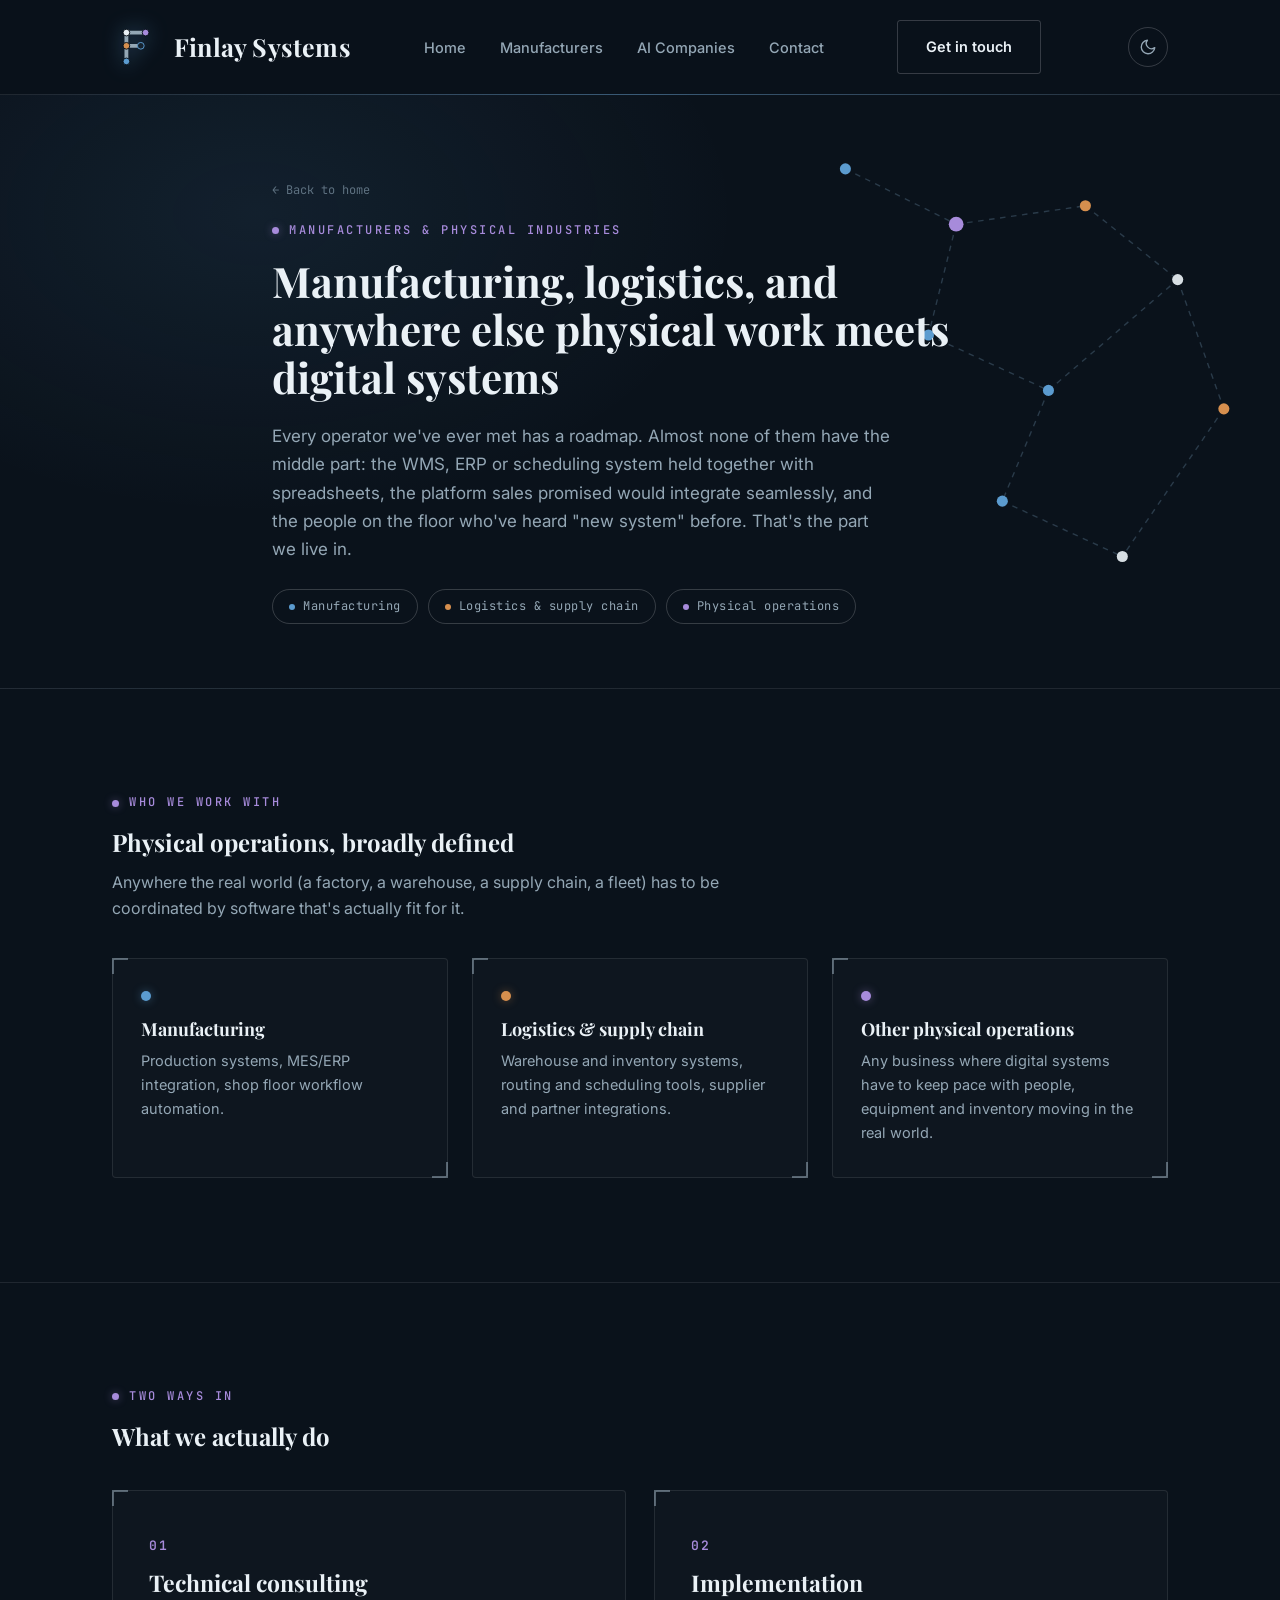
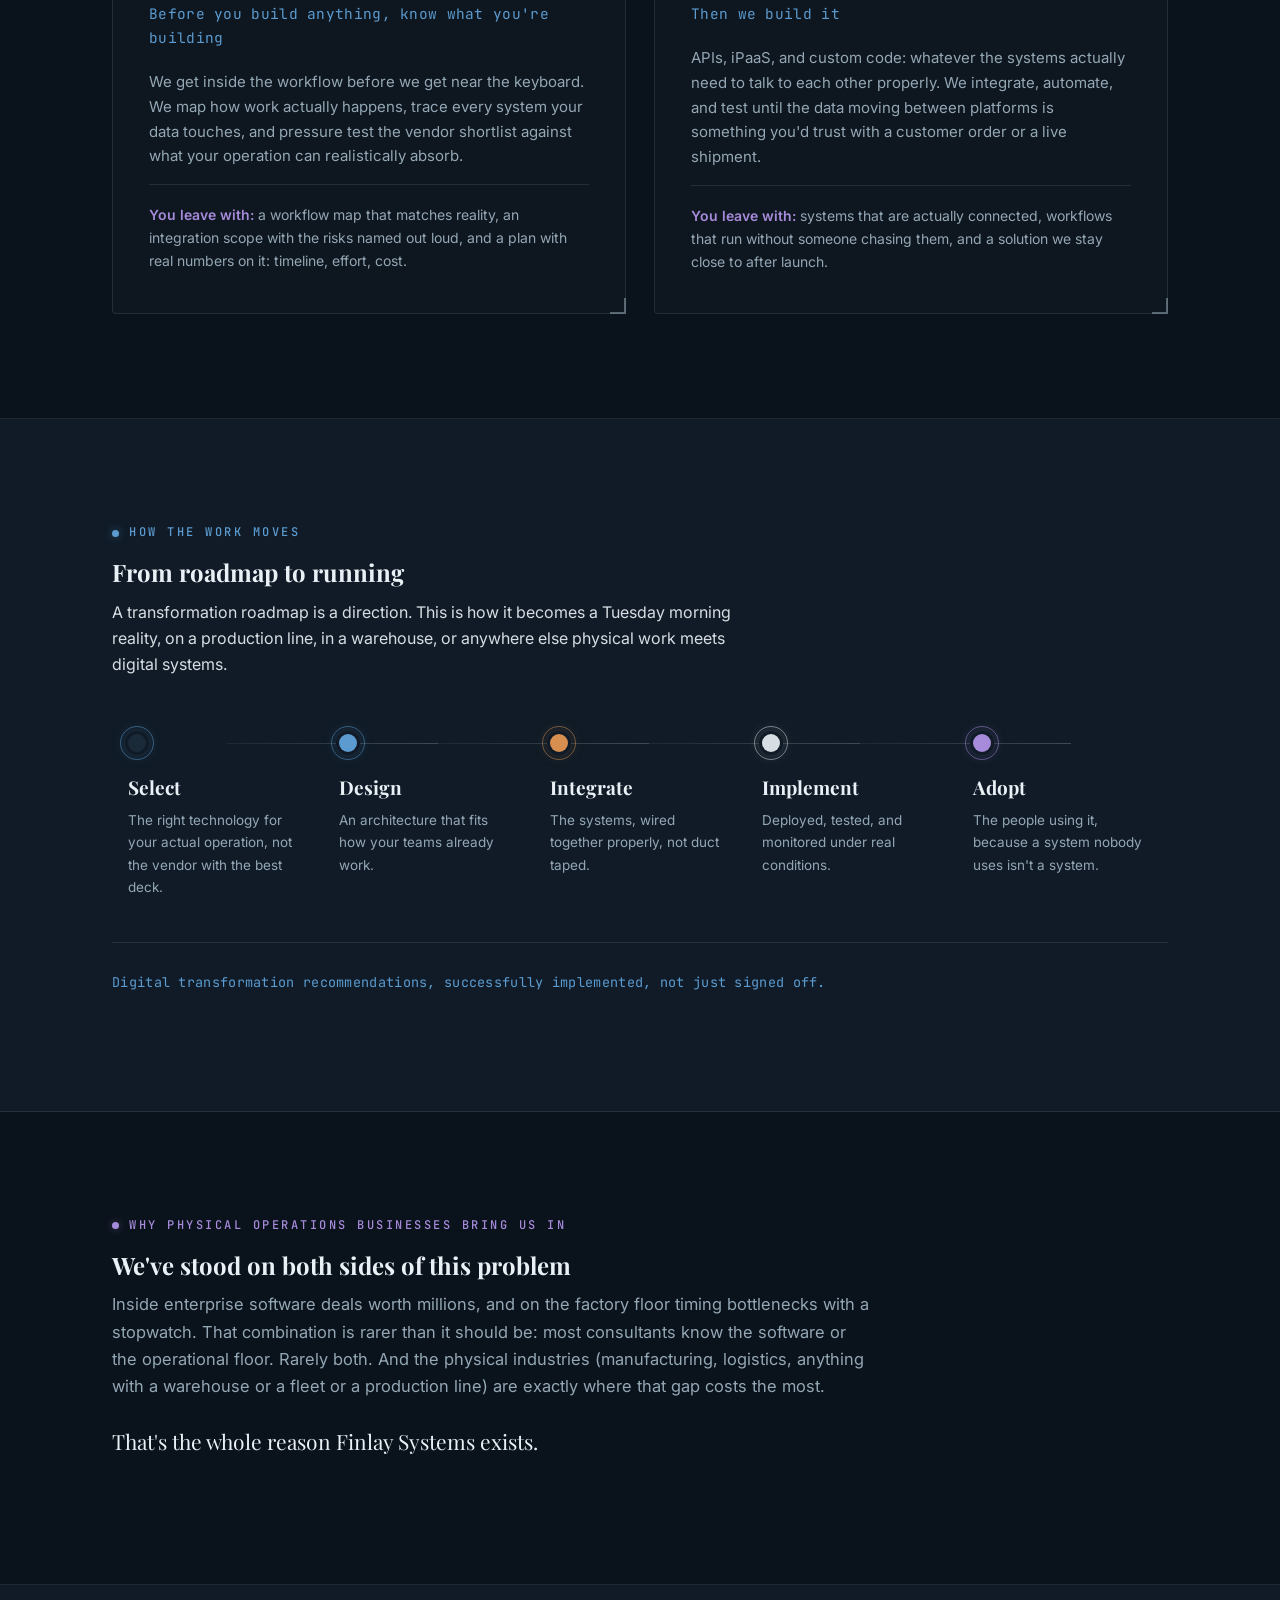
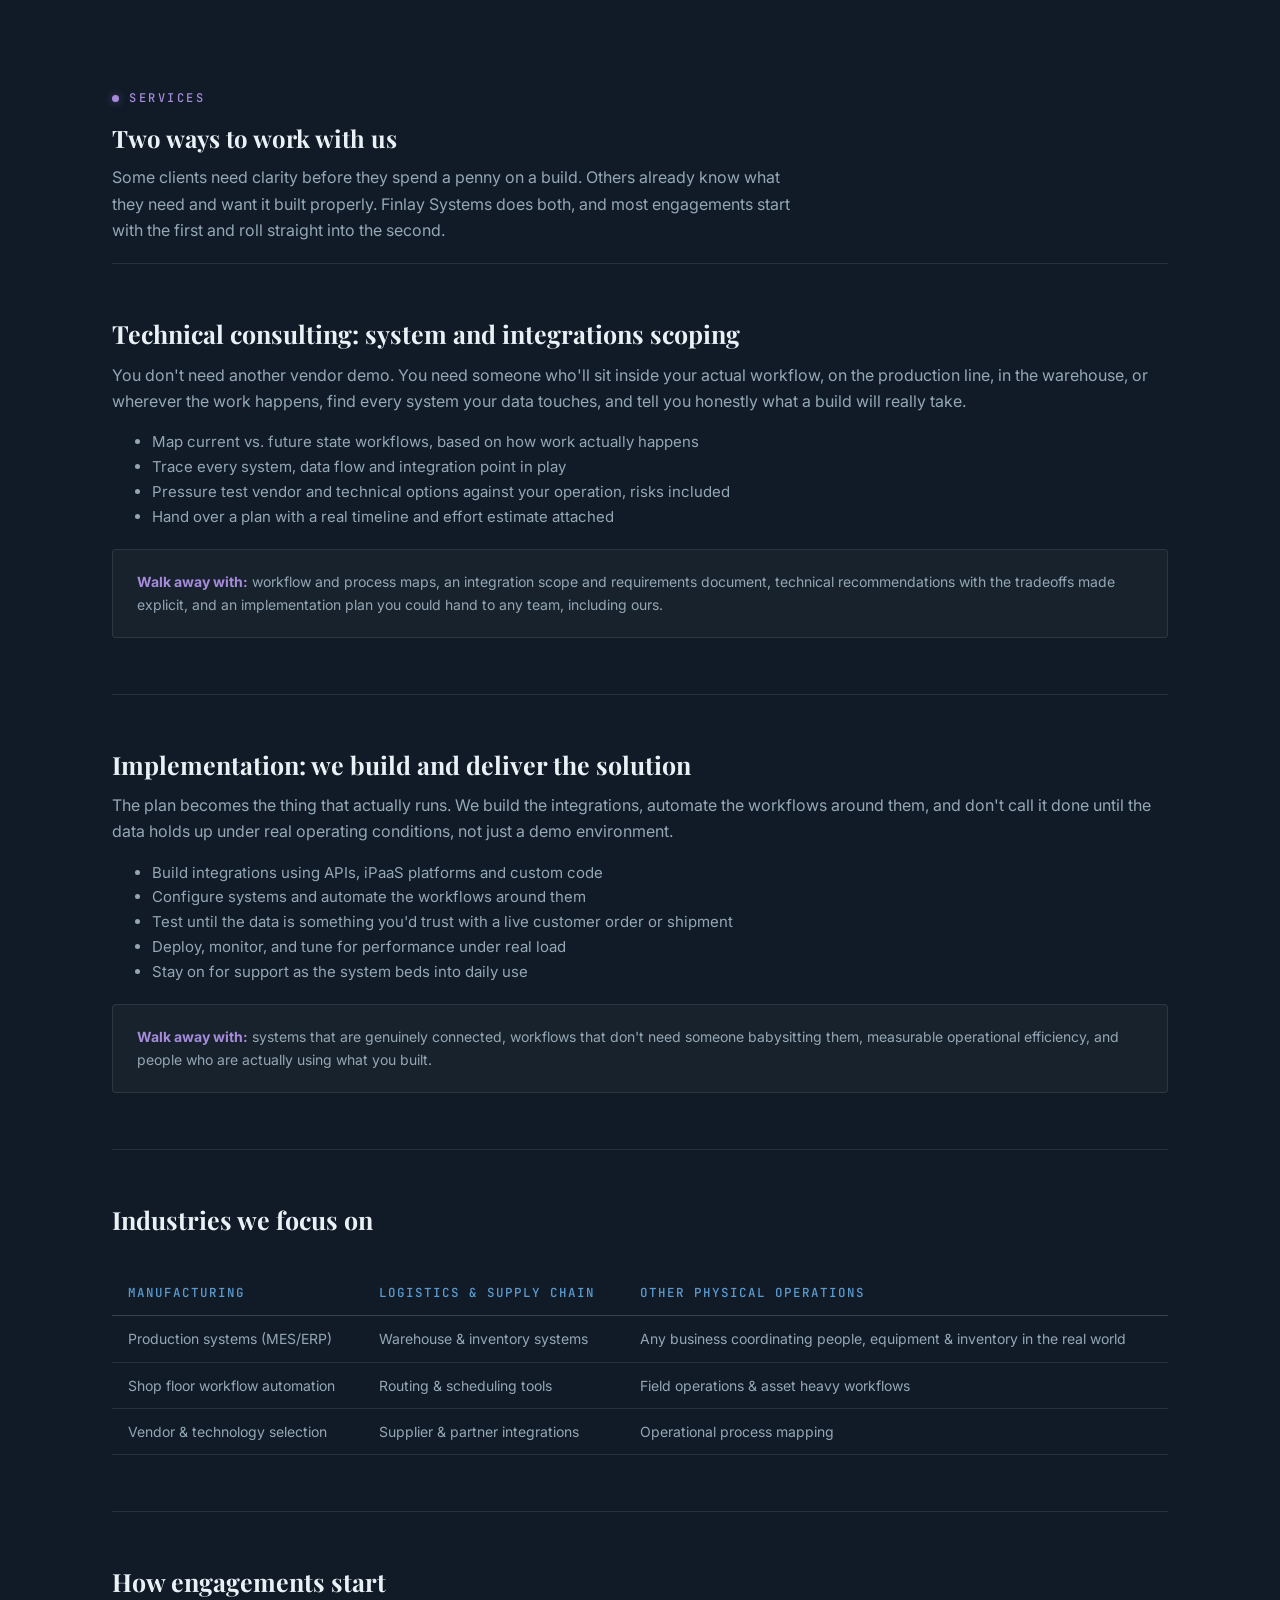
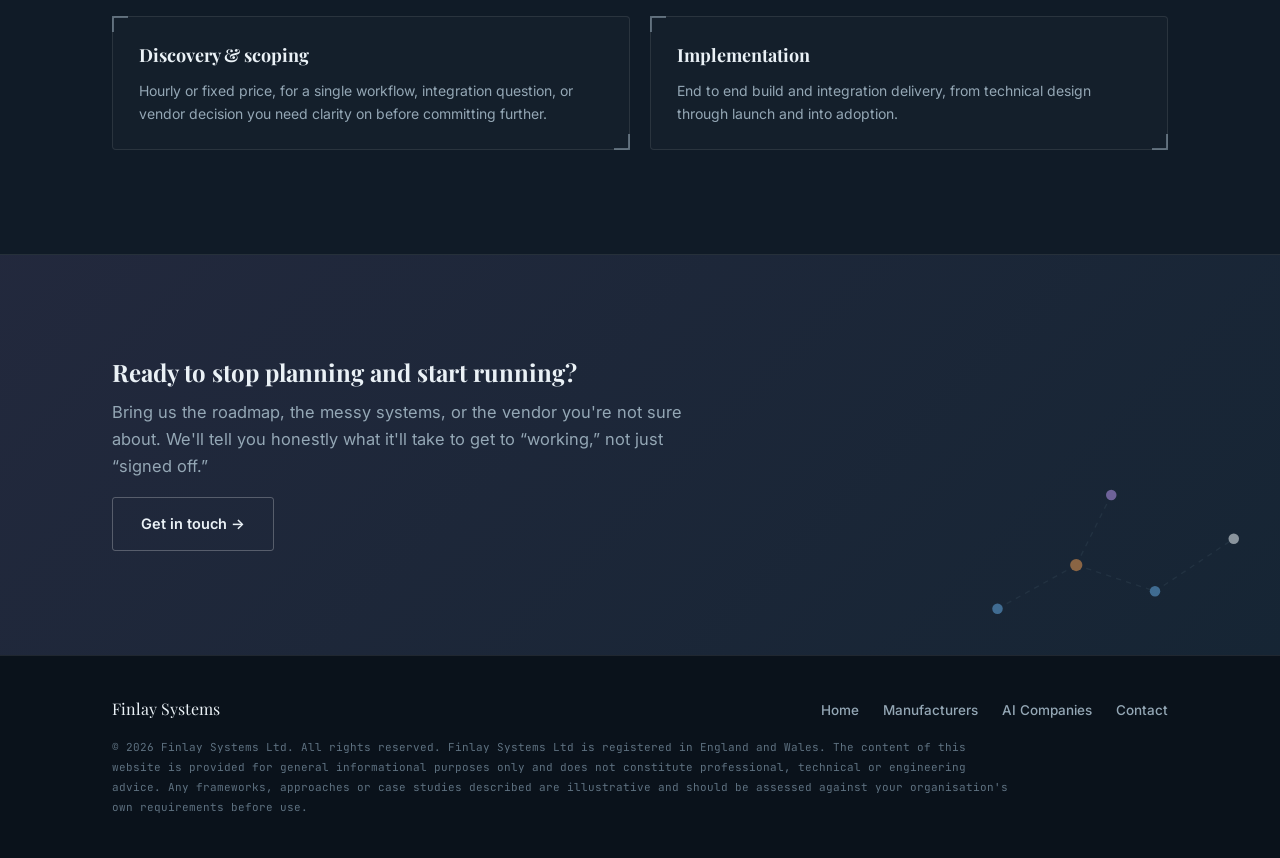
==== finlay-systems-website-final/manufacturers.html @ d7bae2d4 "Add files via upload" ====
<!DOCTYPE html>
<html lang="en">
<head>
<meta charset="UTF-8">
<script>(function(){try{var t=localStorage.getItem('finlay-theme');if(t==='light'){document.documentElement.setAttribute('data-theme','light');}}catch(e){}})();</script>
<meta name="viewport" content="width=device-width, initial-scale=1.0">
<title>Finlay Systems: Manufacturers &amp; Physical Industries</title>
<meta name="description" content="Finlay Systems helps manufacturing, logistics and physical operations businesses select the right technology, integrate it into live operations, and get people using it.">
<link rel="icon" href="favicon.ico" sizes="any">
<link rel="icon" href="assets/logo-icon.svg" type="image/svg+xml">
<link rel="icon" href="assets/favicon-32.png" type="image/png" sizes="32x32">
<link rel="icon" href="assets/favicon-16.png" type="image/png" sizes="16x16">
<link rel="apple-touch-icon" href="assets/apple-touch-icon.png">
<link rel="icon" href="assets/favicon-192.png" type="image/png" sizes="192x192">
<link rel="stylesheet" href="styles.css">
</head>
<body>

<header>
  <div class="nav-wrap">
    <a href="index.html" class="brand">
      <svg viewBox="0 0 200 200" xmlns="http://www.w3.org/2000/svg">
        <g fill="none" stroke="#94A7B5" stroke-width="16" stroke-linecap="round">
          <line x1="60" y1="40" x2="60" y2="160"/>
          <line x1="60" y1="40" x2="140" y2="40"/>
          <line x1="60" y1="95" x2="120" y2="95"/>
        </g>
        <circle cx="60" cy="40" r="14" fill="#EAF1F6" stroke="#0A121B" stroke-width="4"/>
        <circle cx="60" cy="95" r="14" fill="#D68F4E" stroke="#0A121B" stroke-width="4"/>
        <circle cx="60" cy="160" r="14" fill="#5B9BCF" stroke="#0A121B" stroke-width="4"/>
        <circle cx="120" cy="95" r="14" fill="#16232F" stroke="#5B9BCF" stroke-width="4"/>
        <circle cx="140" cy="40" r="14" fill="#A78BDB" stroke="#0A121B" stroke-width="4"/>
      </svg>
      <span class="brand-name">Finlay Systems</span>
    </a>

    <nav class="desktop-nav">
      <ul>
        <li><a href="index.html">Home</a></li>
        <li><a href="manufacturers.html">Manufacturers</a></li>
        <li><a href="ai-companies.html">AI Companies</a></li>
        <li><a href="index.html#contact">Contact</a></li>
      </ul>
    </nav>

    <a href="index.html#contact" class="btn btn-ghost nav-cta">Get in touch</a>

    <div class="nav-right">
      <button class="theme-toggle" aria-label="Toggle light and dark mode">
        <svg class="icon-moon" viewBox="0 0 24 24" fill="none" stroke="currentColor" stroke-width="1.8" stroke-linecap="round" stroke-linejoin="round"><path d="M21 12.8A9 9 0 1 1 11.2 3 7 7 0 0 0 21 12.8Z"/></svg>
        <svg class="icon-sun" viewBox="0 0 24 24" fill="none" stroke="currentColor" stroke-width="1.8" stroke-linecap="round" stroke-linejoin="round"><circle cx="12" cy="12" r="4.5"/><path d="M12 2.5v2M12 19.5v2M4.2 4.2l1.4 1.4M18.4 18.4l1.4 1.4M2.5 12h2M19.5 12h2M4.2 19.8l1.4-1.4M18.4 5.6l1.4-1.4"/></svg>
      </button>

      <button class="menu-toggle" aria-label="Open menu">
        <span></span><span></span><span></span>
      </button>
    </div>
  </div>
  <div class="mobile-nav">
    <a href="index.html">Home</a>
    <a href="manufacturers.html">Manufacturers</a>
    <a href="ai-companies.html">AI Companies</a>
    <a href="index.html#contact">Contact</a>
  </div>
</header>

<!-- ================= PAGE HERO ================= -->
<section class="page-hero">
  <svg class="hero-net" viewBox="0 0 520 600" xmlns="http://www.w3.org/2000/svg" aria-hidden="true">
    <g fill="none" stroke="#2A3B4A" stroke-width="1.5">
      <line class="net-line" x1="60" y1="80" x2="180" y2="140"/>
      <line class="net-line" x1="180" y1="140" x2="150" y2="260"/>
      <line class="net-line" x1="180" y1="140" x2="320" y2="120"/>
      <line class="net-line" x1="320" y1="120" x2="420" y2="200"/>
      <line class="net-line" x1="150" y1="260" x2="280" y2="320"/>
      <line class="net-line" x1="280" y1="320" x2="420" y2="200"/>
      <line class="net-line" x1="280" y1="320" x2="230" y2="440"/>
      <line class="net-line" x1="230" y1="440" x2="360" y2="500"/>
      <line class="net-line" x1="420" y1="200" x2="470" y2="340"/>
      <line class="net-line" x1="470" y1="340" x2="360" y2="500"/>
    </g>
    <g class="net-node" style="color:#5B9BCF;"><circle cx="60" cy="80" r="6" fill="currentColor"/></g>
    <g class="net-node" style="color:#D68F4E;"><circle cx="320" cy="120" r="6" fill="currentColor"/></g>
    <g class="net-node" style="color:#5B9BCF;"><circle cx="150" cy="260" r="6" fill="currentColor"/></g>
    <g class="net-node" style="color:#D7DEE3;"><circle cx="420" cy="200" r="6" fill="currentColor"/></g>
    <g class="net-node" style="color:#5B9BCF;"><circle cx="280" cy="320" r="6" fill="currentColor"/></g>
    <g class="net-node" style="color:#D68F4E;"><circle cx="470" cy="340" r="6" fill="currentColor"/></g>
    <g class="net-node" style="color:#5B9BCF;"><circle cx="230" cy="440" r="6" fill="currentColor"/></g>
    <g class="net-node" style="color:#D7DEE3;"><circle cx="360" cy="500" r="6" fill="currentColor"/></g>
    <g class="net-node" style="color:#A78BDB;"><circle cx="180" cy="140" r="8" fill="currentColor"/></g>
  </svg>
  <div class="container">
    <a href="index.html" class="breadcrumb">← Back to home</a>
    <span class="eyebrow">Manufacturers &amp; physical industries</span>
    <h1>Manufacturing, logistics, and anywhere else physical work meets digital systems</h1>
    <p class="lede">Every operator we've ever met has a roadmap. Almost none of them have the middle part: the WMS, ERP or scheduling system held together with spreadsheets, the platform sales promised would integrate seamlessly, and the people on the floor who've heard "new system" before. That's the part we live in.</p>
    <div class="stat-chips">
      <span style="--chip-color:var(--steel);">Manufacturing</span>
      <span style="--chip-color:var(--copper);">Logistics &amp; supply chain</span>
      <span style="--chip-color:var(--purple);">Physical operations</span>
    </div>
  </div>
</section>

<!-- ================= WHO WE WORK WITH ================= -->
<section class="industries">
  <div class="container">
    <div class="section-head">
      <span class="eyebrow">Who we work with</span>
      <h2>Physical operations, broadly defined</h2>
      <p style="color:var(--text-secondary);">Anywhere the real world (a factory, a warehouse, a supply chain, a fleet) has to be coordinated by software that's actually fit for it.</p>
    </div>
    <div class="industry-grid">
      <div class="industry-card panel reveal" style="--accent:var(--steel); --accent-glow:var(--steel-glow);">
        <div class="dot" style="background:var(--steel);"></div>
        <h3>Manufacturing</h3>
        <p>Production systems, MES/ERP integration, shop floor workflow automation.</p>
      </div>
      <div class="industry-card panel reveal" style="--accent:var(--copper); --accent-glow:var(--copper-glow);">
        <div class="dot" style="background:var(--copper);"></div>
        <h3>Logistics &amp; supply chain</h3>
        <p>Warehouse and inventory systems, routing and scheduling tools, supplier and partner integrations.</p>
      </div>
      <div class="industry-card panel reveal" style="--accent:var(--purple); --accent-glow:var(--purple-glow);">
        <div class="dot" style="background:var(--purple);"></div>
        <h3>Other physical operations</h3>
        <p>Any business where digital systems have to keep pace with people, equipment and inventory moving in the real world.</p>
      </div>
    </div>
  </div>
</section>

<!-- ================= WHAT WE DO ================= -->
<section>
  <div class="container">
    <div class="section-head">
      <span class="eyebrow">Two ways in</span>
      <h2>What we actually do</h2>
    </div>
    <div class="pillars">
      <div class="pillar panel reveal" style="--accent:var(--steel); --accent-glow:var(--steel-glow);">
        <span class="pillar-num">01</span>
        <h3>Technical consulting</h3>
        <p class="tag">Before you build anything, know what you're building</p>
        <p style="color:var(--text-secondary); font-size:15px;">We get inside the workflow before we get near the keyboard. We map how work actually happens, trace every system your data touches, and pressure test the vendor shortlist against what your operation can realistically absorb.</p>
        <div class="outcome"><b>You leave with:</b> a workflow map that matches reality, an integration scope with the risks named out loud, and a plan with real numbers on it: timeline, effort, cost.</div>
      </div>
      <div class="pillar panel reveal" style="--accent:var(--purple); --accent-glow:var(--purple-glow);">
        <span class="pillar-num">02</span>
        <h3>Implementation</h3>
        <p class="tag">Then we build it</p>
        <p style="color:var(--text-secondary); font-size:15px;">APIs, iPaaS, and custom code: whatever the systems actually need to talk to each other properly. We integrate, automate, and test until the data moving between platforms is something you'd trust with a customer order or a live shipment.</p>
        <div class="outcome"><b>You leave with:</b> systems that are actually connected, workflows that run without someone chasing them, and a solution we stay close to after launch.</div>
      </div>
    </div>
  </div>
</section>

<!-- ================= FRAMEWORK ================= -->
<section class="framework">
  <div class="container">
    <span class="eyebrow">How the work moves</span>
    <h2>From roadmap to running</h2>
    <p style="color:var(--mist); max-width:640px;">A transformation roadmap is a direction. This is how it becomes a Tuesday morning reality, on a production line, in a warehouse, or anywhere else physical work meets digital systems.</p>

    <div class="steps">
      <div class="step reveal">
        <div class="node" style="background:#1B2A38; --node-color:#5B9BCF; --node-glow:var(--steel-glow);"></div>
        <p class="word">Select</p>
        <p>The right technology for your actual operation, not the vendor with the best deck.</p>
      </div>
      <div class="step reveal">
        <div class="line"></div>
        <div class="node" style="background:#5B9BCF; --node-color:#5B9BCF; --node-glow:var(--steel-glow);"></div>
        <p class="word">Design</p>
        <p>An architecture that fits how your teams already work.</p>
      </div>
      <div class="step reveal">
        <div class="line"></div>
        <div class="node" style="background:#D68F4E; --node-color:#D68F4E; --node-glow:var(--copper-glow);"></div>
        <p class="word">Integrate</p>
        <p>The systems, wired together properly, not duct taped.</p>
      </div>
      <div class="step reveal">
        <div class="line"></div>
        <div class="node" style="background:#D7DEE3; --node-color:#D7DEE3; --node-glow:rgba(215,222,227,.4);"></div>
        <p class="word">Implement</p>
        <p>Deployed, tested, and monitored under real conditions.</p>
      </div>
      <div class="step reveal">
        <div class="line"></div>
        <div class="node" style="background:#A78BDB; --node-color:#A78BDB; --node-glow:var(--purple-glow);"></div>
        <p class="word">Adopt</p>
        <p>The people using it, because a system nobody uses isn't a system.</p>
      </div>
    </div>

    <p class="closing-line">Digital transformation recommendations, successfully implemented, not just signed off.</p>
  </div>
</section>

<!-- ================= WHY US ================= -->
<section class="why-block">
  <div class="container">
    <div class="text-block">
      <span class="eyebrow">Why physical operations businesses bring us in</span>
      <h2>We've stood on both sides of this problem</h2>
      <p>Inside enterprise software deals worth millions, and on the factory floor timing bottlenecks with a stopwatch. That combination is rarer than it should be: most consultants know the software or the operational floor. Rarely both. And the physical industries (manufacturing, logistics, anything with a warehouse or a fleet or a production line) are exactly where that gap costs the most.</p>
      <p class="punch">That's the whole reason Finlay Systems exists.</p>
    </div>
  </div>
</section>

<!-- ================= SERVICES ================= -->
<section id="services" class="services-section">
  <div class="container">
    <div class="section-head">
      <span class="eyebrow">Services</span>
      <h2>Two ways to work with us</h2>
      <p style="color:var(--slate);">Some clients need clarity before they spend a penny on a build. Others already know what they need and want it built properly. Finlay Systems does both, and most engagements start with the first and roll straight into the second.</p>
    </div>

    <div class="service-block">
      <h3>Technical consulting: system and integrations scoping</h3>
      <p style="color:var(--slate);">You don't need another vendor demo. You need someone who'll sit inside your actual workflow, on the production line, in the warehouse, or wherever the work happens, find every system your data touches, and tell you honestly what a build will really take.</p>
      <ul style="color:var(--slate); font-size:15px;">
        <li>Map current vs. future state workflows, based on how work actually happens</li>
        <li>Trace every system, data flow and integration point in play</li>
        <li>Pressure test vendor and technical options against your operation, risks included</li>
        <li>Hand over a plan with a real timeline and effort estimate attached</li>
      </ul>
      <div class="walk-away"><b>Walk away with:</b> workflow and process maps, an integration scope and requirements document, technical recommendations with the tradeoffs made explicit, and an implementation plan you could hand to any team, including ours.</div>
    </div>

    <div class="service-block mt-lg">
      <h3>Implementation: we build and deliver the solution</h3>
      <p style="color:var(--slate);">The plan becomes the thing that actually runs. We build the integrations, automate the workflows around them, and don't call it done until the data holds up under real operating conditions, not just a demo environment.</p>
      <ul style="color:var(--slate); font-size:15px;">
        <li>Build integrations using APIs, iPaaS platforms and custom code</li>
        <li>Configure systems and automate the workflows around them</li>
        <li>Test until the data is something you'd trust with a live customer order or shipment</li>
        <li>Deploy, monitor, and tune for performance under real load</li>
        <li>Stay on for support as the system beds into daily use</li>
      </ul>
      <div class="walk-away"><b>Walk away with:</b> systems that are genuinely connected, workflows that don't need someone babysitting them, measurable operational efficiency, and people who are actually using what you built.</div>
    </div>

    <div class="service-block mt-lg">
      <h3>Industries we focus on</h3>
      <div class="table-scroll">
      <table class="industry-table">
        <tr>
          <th>Manufacturing</th>
          <th>Logistics &amp; supply chain</th>
          <th>Other physical operations</th>
        </tr>
        <tr>
          <td>Production systems (MES/ERP)</td>
          <td>Warehouse &amp; inventory systems</td>
          <td>Any business coordinating people, equipment &amp; inventory in the real world</td>
        </tr>
        <tr>
          <td>Shop floor workflow automation</td>
          <td>Routing &amp; scheduling tools</td>
          <td>Field operations &amp; asset heavy workflows</td>
        </tr>
        <tr>
          <td>Vendor &amp; technology selection</td>
          <td>Supplier &amp; partner integrations</td>
          <td>Operational process mapping</td>
        </tr>
      </table>
      </div>
    </div>

    <div class="service-block mt-lg">
      <h3>How engagements start</h3>
      <div class="engagement-grid">
        <div class="engagement-card panel reveal" style="--accent:var(--steel); --accent-glow:var(--steel-glow);">
          <h4>Discovery &amp; scoping</h4>
          <p>Hourly or fixed price, for a single workflow, integration question, or vendor decision you need clarity on before committing further.</p>
        </div>
        <div class="engagement-card panel reveal" style="--accent:var(--purple); --accent-glow:var(--purple-glow);">
          <h4>Implementation</h4>
          <p>End to end build and integration delivery, from technical design through launch and into adoption.</p>
        </div>
      </div>
    </div>
  </div>
</section>

<!-- ================= CTA BAND ================= -->
<section class="cta-band">
  <svg class="bottom-net" viewBox="0 0 320 200" xmlns="http://www.w3.org/2000/svg" aria-hidden="true">
    <g fill="none" stroke="#2A3B4A" stroke-width="1.5">
      <line class="net-line" x1="20" y1="170" x2="110" y2="120"/>
      <line class="net-line" x1="110" y1="120" x2="200" y2="150"/>
      <line class="net-line" x1="110" y1="120" x2="150" y2="40"/>
      <line class="net-line" x1="200" y1="150" x2="290" y2="90"/>
    </g>
    <g class="net-node" style="color:#5B9BCF;"><circle cx="20" cy="170" r="6" fill="currentColor"/></g>
    <g class="net-node" style="color:#D68F4E;"><circle cx="110" cy="120" r="7" fill="currentColor"/></g>
    <g class="net-node" style="color:#A78BDB;"><circle cx="150" cy="40" r="6" fill="currentColor"/></g>
    <g class="net-node" style="color:#5B9BCF;"><circle cx="200" cy="150" r="6" fill="currentColor"/></g>
    <g class="net-node" style="color:#D7DEE3;"><circle cx="290" cy="90" r="6" fill="currentColor"/></g>
  </svg>
  <div class="container">
    <h2>Ready to stop planning and start running?</h2>
    <p>Bring us the roadmap, the messy systems, or the vendor you're not sure about. We'll tell you honestly what it'll take to get to &ldquo;working,&rdquo; not just &ldquo;signed off.&rdquo;</p>
    <a href="index.html#contact" class="btn btn-ghost-light">Get in touch →</a>
  </div>
</section>

<footer>
  <div class="container">
    <div class="foot-top">
      <div class="foot-brand">Finlay Systems</div>
      <nav>
        <ul>
          <li><a href="index.html">Home</a></li>
          <li><a href="manufacturers.html">Manufacturers</a></li>
          <li><a href="ai-companies.html">AI Companies</a></li>
          <li><a href="index.html#contact">Contact</a></li>
        </ul>
      </nav>
    </div>
    <div class="legal">
      © 2026 Finlay Systems Ltd. All rights reserved. Finlay Systems Ltd is registered in England and Wales. The content of this website is provided for general informational purposes only and does not constitute professional, technical or engineering advice. Any frameworks, approaches or case studies described are illustrative and should be assessed against your organisation's own requirements before use.
    </div>
  </div>
</footer>

<script src="script.js"></script>
</body>
</html>
---- finlay-systems-website-final/styles.css ----
/* ============================================================
   Finlay Systems — stylesheet v2 "Control Room"
   A futuristic, systems-dashboard aesthetic built on the
   brand's connected-node motif — not a generic dark reskin.
   ============================================================ */

@import url('https://fonts.googleapis.com/css2?family=Playfair+Display:wght@600;700&family=Inter:wght@400;500;600;700&family=JetBrains+Mono:wght@400;500;600&display=swap');

:root{
  --bg-0:#0A121B;
  --bg-1:#101B27;
  --bg-2:#16232F;
  --line:rgba(255,255,255,.09);
  --line-strong:rgba(255,255,255,.18);
  --header-bg:rgba(10,18,27,.82);
  --overlay-soft:rgba(255,255,255,.02);
  --overlay-mid:rgba(255,255,255,.03);
  --overlay-strong:rgba(255,255,255,.25);
  --net-line-color:#2A3B4A;
  --sweep-a:rgba(255,255,255,.06);
  --sweep-b:rgba(255,255,255,.2);

  --steel:#5B9BCF;
  --steel-glow:rgba(91,155,207,.45);
  --purple:#A78BDB;
  --purple-glow:rgba(167,139,219,.45);
  --copper:#D68F4E;
  --copper-glow:rgba(214,143,78,.4);
  --mist:#D7DEE3;

  --text-primary:#EAF1F6;
  --text-secondary:#94A7B5;
  --text-muted:#5E7180;
  --white:#FFFFFF;

  --serif:'Playfair Display', Georgia, 'Times New Roman', serif;
  --sans:'Inter', -apple-system, BlinkMacSystemFont, 'Segoe UI', Arial, sans-serif;
  --mono:'JetBrains Mono', 'SF Mono', Consolas, monospace;
  --maxw:1120px;
}

[data-theme="light"]{
  --bg-0:#FFFFFF;
  --bg-1:#F3F6F8;
  --bg-2:#E8EDF1;
  --line:rgba(10,20,30,.10);
  --line-strong:rgba(10,20,30,.20);
  --header-bg:rgba(255,255,255,.85);
  --overlay-soft:rgba(10,20,30,.025);
  --overlay-mid:rgba(10,20,30,.035);
  --overlay-strong:rgba(10,20,30,.22);
  --net-line-color:#C7D2D9;
  --sweep-a:rgba(10,20,30,.06);
  --sweep-b:rgba(10,20,30,.22);

  --steel:#2E6690;
  --steel-glow:rgba(46,102,144,.30);
  --purple:#6B4E8E;
  --purple-glow:rgba(107,78,142,.28);
  --copper:#9F6130;
  --copper-glow:rgba(159,97,48,.30);
  --mist:#46586A;

  --text-primary:#12202C;
  --text-secondary:#48596A;
  --text-muted:#7C8B98;
}

*{box-sizing:border-box;}
html{scroll-behavior:smooth;}
body{
  margin:0;
  font-family:var(--sans);
  color:var(--text-secondary);
  background:var(--bg-0);
  line-height:1.65;
  -webkit-font-smoothing:antialiased;
  overflow-x:hidden;
  background-image:
    linear-gradient(var(--bg-0), var(--bg-0)),
    repeating-linear-gradient(0deg, var(--overlay-mid) 0px, var(--overlay-mid) 1px, transparent 1px, transparent 64px),
    repeating-linear-gradient(90deg, var(--overlay-mid) 0px, var(--overlay-mid) 1px, transparent 1px, transparent 64px);
}
h1,h2,h3{
  font-family:var(--serif);
  font-weight:700;
  line-height:1.15;
  margin:0 0 .5em;
  color:var(--text-primary);
}
p{margin:0 0 1em;}
a{color:inherit;}
.container{max-width:var(--maxw);margin:0 auto;padding:0 32px;position:relative;}
section{padding:104px 0;position:relative;border-bottom:1px solid var(--line);}
section:last-of-type{border-bottom:none;}

.eyebrow{
  font-family:var(--mono);
  font-size:12px;
  letter-spacing:2.5px;
  text-transform:uppercase;
  font-weight:500;
  color:var(--purple);
  margin-bottom:16px;
  display:flex;
  align-items:center;
  gap:10px;
}
.eyebrow::before{
  content:'';
  width:7px;height:7px;border-radius:50%;
  background:var(--purple);
  box-shadow:0 0 8px var(--purple-glow);
  flex:none;
}

/* ---------- buttons ---------- */
.btn{
  display:inline-flex;
  align-items:center;
  gap:8px;
  padding:14px 28px;
  border-radius:3px;
  font-weight:600;
  font-size:14.5px;
  font-family:var(--sans);
  text-decoration:none;
  transition:transform .15s ease, box-shadow .2s ease, background .15s ease, border-color .15s ease;
  border:1px solid transparent;
  cursor:pointer;
}
.btn-primary{
  background:var(--purple);color:var(--bg-0);
  box-shadow:0 0 0 rgba(167,139,219,0);
}
.btn-primary:hover{
  transform:translateY(-1px);
  box-shadow:0 0 28px var(--purple-glow);
}
.btn-ghost{
  background:transparent;color:var(--text-primary);border-color:var(--line-strong);
}
.btn-ghost:hover{border-color:var(--steel);box-shadow:0 0 20px var(--steel-glow);}
.btn-ghost-light{background:transparent;color:var(--text-primary);border-color:var(--overlay-strong);}
.btn-ghost-light:hover{border-color:var(--text-primary);box-shadow:0 0 20px var(--overlay-mid);}

/* ---------- header / nav ---------- */
header{
  position:sticky;top:0;z-index:50;
  background:var(--header-bg);
  backdrop-filter:blur(10px);
  border-bottom:1px solid var(--line);
}
header::after{
  content:'';position:absolute;left:0;right:0;bottom:-1px;height:1px;
  background:linear-gradient(90deg, transparent, var(--steel-glow), transparent);
}
.nav-wrap{
  max-width:var(--maxw);margin:0 auto;padding:20px 32px;
  display:flex;align-items:center;justify-content:space-between;
}
.brand{display:flex;align-items:center;gap:14px;text-decoration:none;}
.brand svg{height:48px;width:auto;display:block;filter:drop-shadow(0 0 10px rgba(91,155,207,.45));}
.brand-name{font-family:var(--serif);font-weight:700;font-size:25px;color:var(--text-primary);letter-spacing:.2px;}
.brand-name span{display:block;font-family:var(--mono);font-weight:500;font-size:9.5px;letter-spacing:2.5px;color:var(--steel);margin-top:2px;}
nav ul{list-style:none;display:flex;gap:34px;margin:0;padding:0;}
nav a{text-decoration:none;font-weight:500;font-size:14.5px;color:var(--text-secondary);transition:color .15s;}
nav a:hover{color:var(--steel);}
.nav-cta{display:none;}
@media(min-width:720px){.nav-cta{display:inline-flex;}}
.nav-right{display:flex;align-items:center;gap:10px;}

/* ---------- theme toggle ---------- */
.theme-toggle{
  display:inline-flex;align-items:center;justify-content:center;
  width:40px;height:40px;border-radius:50%;flex:none;
  border:1px solid var(--line-strong);background:transparent;cursor:pointer;
  color:var(--text-secondary);margin-left:14px;transition:border-color .15s ease, color .15s ease;
}
.theme-toggle:hover{border-color:var(--steel);color:var(--steel);}
.theme-toggle svg{width:18px;height:18px;display:block;}
.theme-toggle .icon-moon{display:block;}
.theme-toggle .icon-sun{display:none;}
[data-theme="light"] .theme-toggle .icon-moon{display:none;}
[data-theme="light"] .theme-toggle .icon-sun{display:block;}
.menu-toggle{display:flex;flex-direction:column;gap:5px;background:none;border:none;cursor:pointer;padding:8px;}
.menu-toggle span{width:24px;height:2px;background:var(--text-primary);display:block;}
@media(min-width:720px){.menu-toggle{display:none;}}
.mobile-nav{display:none;flex-direction:column;background:var(--bg-1);border-bottom:1px solid var(--line);}
.mobile-nav.open{display:flex;}
.mobile-nav a{padding:16px 32px;text-decoration:none;color:var(--text-primary);font-weight:500;border-top:1px solid var(--line);}
@media(min-width:720px){nav.desktop-nav{display:flex;} .mobile-nav{display:none !important;}}
@media(max-width:719px){nav.desktop-nav{display:none;}}

/* ---------- status badge ---------- */
.status-badge{
  display:inline-flex;align-items:center;gap:9px;
  font-family:var(--mono);font-size:12px;letter-spacing:1.5px;color:var(--steel);
  border:1px solid rgba(91,155,207,.35);border-radius:20px;padding:7px 16px;margin-bottom:28px;
  background:rgba(91,155,207,.06);
}
.status-badge .pulse-dot{
  width:8px;height:8px;border-radius:50%;background:var(--steel);position:relative;flex:none;
}
.status-badge .pulse-dot::after{
  content:'';position:absolute;inset:-5px;border-radius:50%;border:1px solid var(--steel);
  animation:pulse-ring 2.2s ease-out infinite;
}
@keyframes pulse-ring{
  0%{transform:scale(.6);opacity:.9;}
  100%{transform:scale(2.1);opacity:0;}
}

/* ---------- hero ---------- */
.hero{
  background:radial-gradient(ellipse 900px 600px at 78% 30%, rgba(167,139,219,.12), transparent 60%), var(--bg-0);
  position:relative;overflow:hidden;padding:128px 0 108px;
}
.hero .container{max-width:760px;}
.hero h1{color:var(--text-primary);font-size:clamp(32px,5vw,52px);}
.hero p.lede{font-size:18.5px;color:var(--text-secondary);max-width:560px;margin-bottom:36px;}
.hero-actions{display:flex;gap:16px;flex-wrap:wrap;}
.hero-subnote{
  display:inline-flex;align-items:center;gap:6px;margin-top:28px;
  font-family:var(--mono);font-size:12.5px;letter-spacing:.3px;color:var(--text-muted);
  text-decoration:none;border-bottom:1px solid transparent;transition:color .2s ease, border-color .2s ease;
}
.hero-subnote:hover{color:var(--steel);border-color:var(--steel);}
.hero-net{position:absolute;right:10px;top:0;bottom:0;width:480px;z-index:1;pointer-events:none;}
@media(max-width:900px){.hero-net{display:none;}}
.hero-net .net-line,.page-hero-net .net-line,.bottom-net .net-line{stroke:var(--net-line-color);stroke-dasharray:6 6;animation:dash-flow 3.5s linear infinite;}
.hero-net .net-node circle,.page-hero-net .net-node circle,.bottom-net .net-node circle{animation:node-pulse 2.8s ease-in-out infinite;}
.hero-net .net-node:nth-child(2) circle,.page-hero-net .net-node:nth-child(2) circle,.bottom-net .net-node:nth-child(2) circle{animation-delay:.4s;}
.hero-net .net-node:nth-child(3) circle,.page-hero-net .net-node:nth-child(3) circle,.bottom-net .net-node:nth-child(3) circle{animation-delay:.8s;}
.hero-net .net-node:nth-child(4) circle,.page-hero-net .net-node:nth-child(4) circle,.bottom-net .net-node:nth-child(4) circle{animation-delay:1.2s;}
.hero-net .net-node:nth-child(5) circle,.page-hero-net .net-node:nth-child(5) circle,.bottom-net .net-node:nth-child(5) circle{animation-delay:1.6s;}
.hero-net .net-node:nth-child(6) circle,.page-hero-net .net-node:nth-child(6) circle,.bottom-net .net-node:nth-child(6) circle{animation-delay:2s;}
@keyframes dash-flow{to{stroke-dashoffset:-120;}}
@keyframes node-pulse{
  0%,100%{opacity:.55;}
  50%{opacity:1;filter:drop-shadow(0 0 6px currentColor);}
}

/* ---------- reveal on scroll ---------- */
.reveal{opacity:0;transform:translateY(18px);transition:opacity .6s ease, transform .6s ease;}
.reveal.in{opacity:1;transform:translateY(0);}

/* ---------- gap section ---------- */
.gap-section{background:var(--bg-1);}
.gap-section p{font-size:16.5px;color:var(--text-secondary);max-width:760px;}
.gap-section p.lead-line{font-size:22px;font-family:var(--serif);color:var(--text-primary);max-width:700px;}
.gap-section p.punchline{font-family:var(--mono);font-size:14px;letter-spacing:.5px;color:var(--steel);}

/* ---------- panels (shared card look) ---------- */
.panel{
  background:var(--overlay-soft);
  border:1px solid var(--line);
  border-radius:4px;
  padding:32px 28px;
  position:relative;
  transition:border-color .2s ease, box-shadow .25s ease, transform .2s ease;
}
.panel::before,.panel::after{
  content:'';position:absolute;width:14px;height:14px;border-color:var(--accent, var(--steel));
  opacity:.55;
}
.panel::before{top:-1px;left:-1px;border-top:2px solid;border-left:2px solid;}
.panel::after{bottom:-1px;right:-1px;border-bottom:2px solid;border-right:2px solid;}
.panel:hover{border-color:var(--accent, var(--steel));box-shadow:0 0 26px var(--accent-glow, var(--steel-glow));transform:translateY(-2px);}

/* ---------- who we work with ---------- */
.industries{background:var(--bg-0);}
.industry-grid{display:grid;grid-template-columns:repeat(auto-fit,minmax(260px,1fr));gap:24px;margin-top:36px;}
.industry-card .dot{width:10px;height:10px;border-radius:50%;margin-bottom:18px;box-shadow:0 0 10px var(--accent-glow, var(--steel-glow));}
.industry-card h3{font-size:18px;margin-bottom:10px;color:var(--text-primary);}
.industry-card p{font-size:14.5px;color:var(--text-secondary);margin:0;}

/* ---------- two pillars ---------- */
.pillars{display:grid;grid-template-columns:repeat(auto-fit,minmax(320px,1fr));gap:28px;margin-top:40px;}
.pillar{padding:40px 36px;}
.pillar-num{font-family:var(--mono);font-size:13px;color:var(--purple);font-weight:600;letter-spacing:2px;}
.pillar h3{font-size:23px;margin:12px 0 6px;color:var(--text-primary);}
.pillar .tag{font-size:14.5px;color:var(--steel);margin-bottom:20px;font-family:var(--mono);letter-spacing:.3px;}
.pillar ul{margin:0 0 20px;padding-left:20px;}
.pillar li{margin-bottom:8px;font-size:14.5px;color:var(--text-secondary);}
.pillar .outcome{border-top:1px solid var(--line);padding-top:18px;font-size:14px;color:var(--text-secondary);}
.pillar .outcome b{color:var(--purple);font-weight:600;}

/* ---------- framework / process ---------- */
.framework{background:var(--bg-1);}
.framework .eyebrow{color:var(--steel);}
.framework .eyebrow::before{background:var(--steel);box-shadow:0 0 8px var(--steel-glow);}
.steps{display:grid;grid-template-columns:repeat(auto-fit,minmax(180px,1fr));gap:0;margin:56px 0 44px;position:relative;}
.step{position:relative;padding:0 16px;text-align:left;}
.step .node{
  width:18px;height:18px;border-radius:50%;margin-bottom:20px;position:relative;z-index:2;
  box-shadow:0 0 0 3px var(--bg-1), 0 0 16px var(--node-glow, var(--steel-glow));
}
.step .node::after{
  content:'';position:absolute;inset:-8px;border-radius:50%;border:1px solid var(--node-color, var(--steel));
  opacity:.5;animation:pulse-ring 2.6s ease-out infinite;
}
.step .line{position:absolute;top:9px;left:calc(-50% + 9px);width:100%;height:1px;
  background:linear-gradient(90deg, var(--sweep-a,rgba(255,255,255,.06)), var(--sweep-b,rgba(255,255,255,.2)), var(--sweep-a,rgba(255,255,255,.06)));
  background-size:200% 100%;animation:sweep 3s linear infinite;z-index:1;}
.step:first-child .line{display:none;}
@keyframes sweep{0%{background-position:200% 0;}100%{background-position:-200% 0;}}
.step .word{font-family:var(--serif);font-weight:700;font-size:19px;margin-bottom:6px;color:var(--text-primary);}
.step p{font-size:13.5px;color:var(--text-secondary);margin:0;}
.framework .closing-line{font-family:var(--mono);font-size:13.5px;letter-spacing:.3px;color:var(--steel);border-top:1px solid var(--line);padding-top:28px;}

/* ---------- why us ---------- */
.why-block{background:var(--bg-0);}
.why-block p{font-size:16.5px;color:var(--text-secondary);}
.why-block p.punch{font-family:var(--serif);font-size:21px;color:var(--text-primary);margin-top:24px;}

/* generic narrow text block: width lives on an INNER wrapper, never on .container itself,
   so the left edge always lines up with every other section on the page */
.text-block{max-width:760px;}

/* ---------- cta band ---------- */
.cta-band{
  background:linear-gradient(135deg, rgba(167,139,219,.12), rgba(91,155,207,.08)), var(--bg-1);
  text-align:left;position:relative;overflow:hidden;
}
.cta-band .container{position:relative;z-index:2;}
.cta-band h2{color:var(--text-primary);}
.cta-band p{color:var(--text-secondary);font-size:16.5px;max-width:600px;}

/* ---------- about (short) ---------- */
.about-short{background:var(--bg-0);}
.about-short p{font-size:15.5px;color:var(--text-secondary);}

/* ---------- services page sections ---------- */
.services-section{background:var(--bg-1);}
.service-block{border-top:1px solid var(--line);padding-top:56px;}
.service-block h3{font-size:25px;color:var(--text-primary);}
.service-block ul li{color:var(--text-secondary);}
.service-block .walk-away{
  background:var(--overlay-mid);border:1px solid var(--line);border-radius:4px;padding:20px 24px;font-size:14px;margin-top:20px;color:var(--text-secondary);
}
.service-block .walk-away b{color:var(--purple);}
table.industry-table{width:100%;border-collapse:collapse;margin-top:24px;font-size:14px;}
table.industry-table th{
  text-align:left;font-family:var(--mono);font-weight:500;font-size:12.5px;letter-spacing:1px;text-transform:uppercase;color:var(--steel);
  padding:12px 16px;border-bottom:1px solid var(--line-strong);
}
table.industry-table td{padding:11px 16px;border-bottom:1px solid var(--line);color:var(--text-secondary);vertical-align:top;}
.engagement-grid{display:grid;grid-template-columns:repeat(auto-fit,minmax(240px,1fr));gap:20px;margin-top:20px;}
.engagement-card{padding:24px 26px;}
.engagement-card h4{font-family:var(--serif);font-size:18px;margin:0 0 8px;color:var(--text-primary);}
.engagement-card p{font-size:14px;color:var(--text-secondary);margin:0;}

/* ---------- contact ---------- */
.contact{background:var(--bg-0);}
.contact h2{color:var(--text-primary);}
.contact p.lede{color:var(--text-secondary);font-size:16.5px;max-width:600px;}
.contact-links{display:flex;flex-wrap:wrap;gap:16px;margin:32px 0;}
.contact-links a{
  border:1px solid var(--line-strong);border-radius:3px;padding:12px 20px;text-decoration:none;
  color:var(--text-primary);font-size:14px;font-family:var(--mono);font-weight:500;display:inline-flex;align-items:center;gap:8px;
  transition:border-color .2s, box-shadow .2s;
}
.contact-links a:hover{border-color:var(--steel);box-shadow:0 0 18px var(--steel-glow);}
.contact p.note{font-style:italic;color:var(--text-secondary);font-family:var(--serif);font-size:16px;max-width:560px;}

/* ---------- footer ---------- */
footer{background:var(--bg-0);border-top:1px solid var(--line);padding:40px 0;}
footer .container{display:flex;flex-direction:column;gap:16px;}
footer .foot-top{display:flex;justify-content:space-between;align-items:center;flex-wrap:wrap;gap:16px;}
footer .foot-brand{color:var(--text-primary);font-family:var(--serif);font-size:16px;}
footer nav ul{display:flex;gap:24px;list-style:none;margin:0;padding:0;}
footer nav a{color:var(--text-secondary);text-decoration:none;font-size:13.5px;}
footer nav a:hover{color:var(--steel);}
footer .legal{font-family:var(--mono);font-size:11px;color:var(--text-muted);line-height:1.8;max-width:900px;}

/* ---------- section headers shared ---------- */
.section-head{max-width:700px;margin-bottom:20px;}
.mt-lg{margin-top:56px;}

/* ---------- hero kicker (the tagline moved out of the logo, into the hero) ---------- */
.hero-kicker{
  font-family:var(--mono);font-size:13px;letter-spacing:2.5px;font-weight:600;
  color:var(--steel);text-transform:uppercase;margin:0 0 18px;display:flex;align-items:center;gap:10px;
}
.hero-kicker .pulse-dot{width:8px;height:8px;border-radius:50%;background:var(--steel);position:relative;flex:none;}
.hero-kicker .pulse-dot::after{
  content:'';position:absolute;inset:-5px;border-radius:50%;border:1px solid var(--steel);
  animation:pulse-ring 2.2s ease-out infinite;
}

/* ---------- path cards (homepage hub linking to the two audience pages) ---------- */
.path-grid{display:grid;grid-template-columns:repeat(auto-fit,minmax(280px,1fr));gap:24px;margin-top:8px;}
.path-card{
  padding:36px 32px;text-decoration:none;display:block;
}
.path-card .path-eyebrow{font-family:var(--mono);font-size:11.5px;letter-spacing:2px;text-transform:uppercase;color:var(--accent,var(--steel));margin-bottom:14px;}
.path-card h3{font-size:22px;margin:0 0 10px;color:var(--text-primary);}
.path-card p{font-size:14.5px;color:var(--text-secondary);margin:0 0 18px;}
.path-card .path-link{font-family:var(--mono);font-size:13px;color:var(--accent,var(--steel));}

/* ---------- page hero (used on Manufacturers & AI Companies subpages) ---------- */
.page-hero{
  background:radial-gradient(ellipse 800px 500px at 20% 20%, rgba(91,155,207,.10), transparent 60%), var(--bg-0);
  padding:80px 0 64px;position:relative;overflow:hidden;
}
.page-hero .container{max-width:800px;position:relative;z-index:2;}
.page-hero h1{font-size:clamp(28px,4vw,42px);}
.page-hero p.lede{font-size:17px;color:var(--text-secondary);max-width:620px;}
.breadcrumb{font-family:var(--mono);font-size:12px;color:var(--text-muted);margin-bottom:20px;text-decoration:none;display:inline-block;}
.breadcrumb:hover{color:var(--steel);}
.page-hero-net{position:absolute;right:30px;top:20px;width:340px;z-index:1;opacity:.8;pointer-events:none;}
@media(max-width:900px){.page-hero-net{display:none;}}

/* ---------- bottom-of-page decorative network (echoes the hero shape lower on the page) ---------- */
.bottom-net{position:absolute;right:20px;bottom:20px;width:280px;z-index:1;opacity:.6;pointer-events:none;}
@media(max-width:900px){.bottom-net{display:none;}}

/* ---------- stat chips (under a hero lede) ---------- */
.stat-chips{display:flex;flex-wrap:wrap;gap:10px;margin-top:26px;}
.stat-chips span{
  font-family:var(--mono);font-size:12px;letter-spacing:.5px;color:var(--text-secondary);
  border:1px solid var(--line-strong);border-radius:20px;padding:7px 16px;
  display:inline-flex;align-items:center;gap:8px;
}
.stat-chips span::before{content:'';width:6px;height:6px;border-radius:50%;background:var(--chip-color,var(--steel));flex:none;}

/* ---------- role cards + section punch (AI companies "the gap / the role") ---------- */
.role-grid{display:grid;grid-template-columns:repeat(auto-fit,minmax(280px,1fr));gap:24px;}
.role-label{font-family:var(--mono);font-size:11.5px;letter-spacing:2px;text-transform:uppercase;color:var(--accent,var(--steel));margin-bottom:14px;}
.role-grid .panel p{font-size:15px;color:var(--text-secondary);margin:0;}
.section-punch{
  font-family:var(--serif);font-size:20px;color:var(--text-primary);margin:36px 0 0;
  border-top:1px solid var(--line);padding-top:28px;
}

/* ---------- table scroll wrapper (prevents the industries table breaking mobile layout) ---------- */
.table-scroll{overflow-x:auto;-webkit-overflow-scrolling:touch;}
.table-scroll table{min-width:560px;}

/* ============================================================
   Responsive fixes
   ============================================================ */

/* Tablet and below: tighten section rhythm */
@media(max-width:800px){
  section{padding:80px 0;}
  .hero{padding:104px 0 72px;}
  .page-hero{padding:64px 0 48px;}
}

/* Below this, grid minimums used on desktop (260-320px per card) start to
   exceed the actual content width once padding is subtracted, which forces
   horizontal overflow. Force single-column stacking explicitly rather than
   relying on auto-fit math that only works down to ~700px. */
@media(max-width:680px){
  .industry-grid,.pillars,.path-grid,.role-grid,.engagement-grid,.steps{
    grid-template-columns:1fr;
  }
  /* the connecting sweep-line between framework steps only makes sense
     when steps sit side by side; in a single stacked column it floats
     meaninglessly above each node, so hide it here */
  .step .line{display:none;}
  .step{padding:0;margin-bottom:32px;}
  .step:last-child{margin-bottom:0;}
}

@media(max-width:600px){
  section{padding:64px 0;}
  .hero{padding:96px 0 64px;}
  .page-hero{padding:56px 0 40px;}
  .container{padding:0 20px;}

  /* header: the full-size logo + wordmark + theme toggle + hamburger
     doesn't fit inside a 320-375px viewport at desktop sizing, so scale
     everything down and tighten the outer padding */
  .nav-wrap{padding:14px 16px;}
  .brand{gap:8px;}
  .brand svg{height:34px;}
  .brand-name{font-size:18px;}
  .brand-name span{font-size:8px;}
  .theme-toggle{width:36px;height:36px;margin-left:8px;}
  .theme-toggle svg{width:16px;height:16px;}
  .menu-toggle{padding:6px 4px;}
  .menu-toggle span{width:20px;}

  .hero h1{font-size:28px;}
  .page-hero h1{font-size:24px;}
  .hero-actions{flex-direction:column;align-items:stretch;}
  .hero-actions .btn{justify-content:center;}

  .stat-chips span{font-size:11px;padding:6px 12px;}
  .contact-links{flex-direction:column;align-items:stretch;}
  .contact-links a{justify-content:center;}

  footer .foot-top{flex-direction:column;align-items:flex-start;gap:12px;}
  footer nav ul{flex-wrap:wrap;gap:16px;}
}

@media(max-width:380px){
  .brand-name{font-size:16px;}
  .brand svg{height:30px;}
}
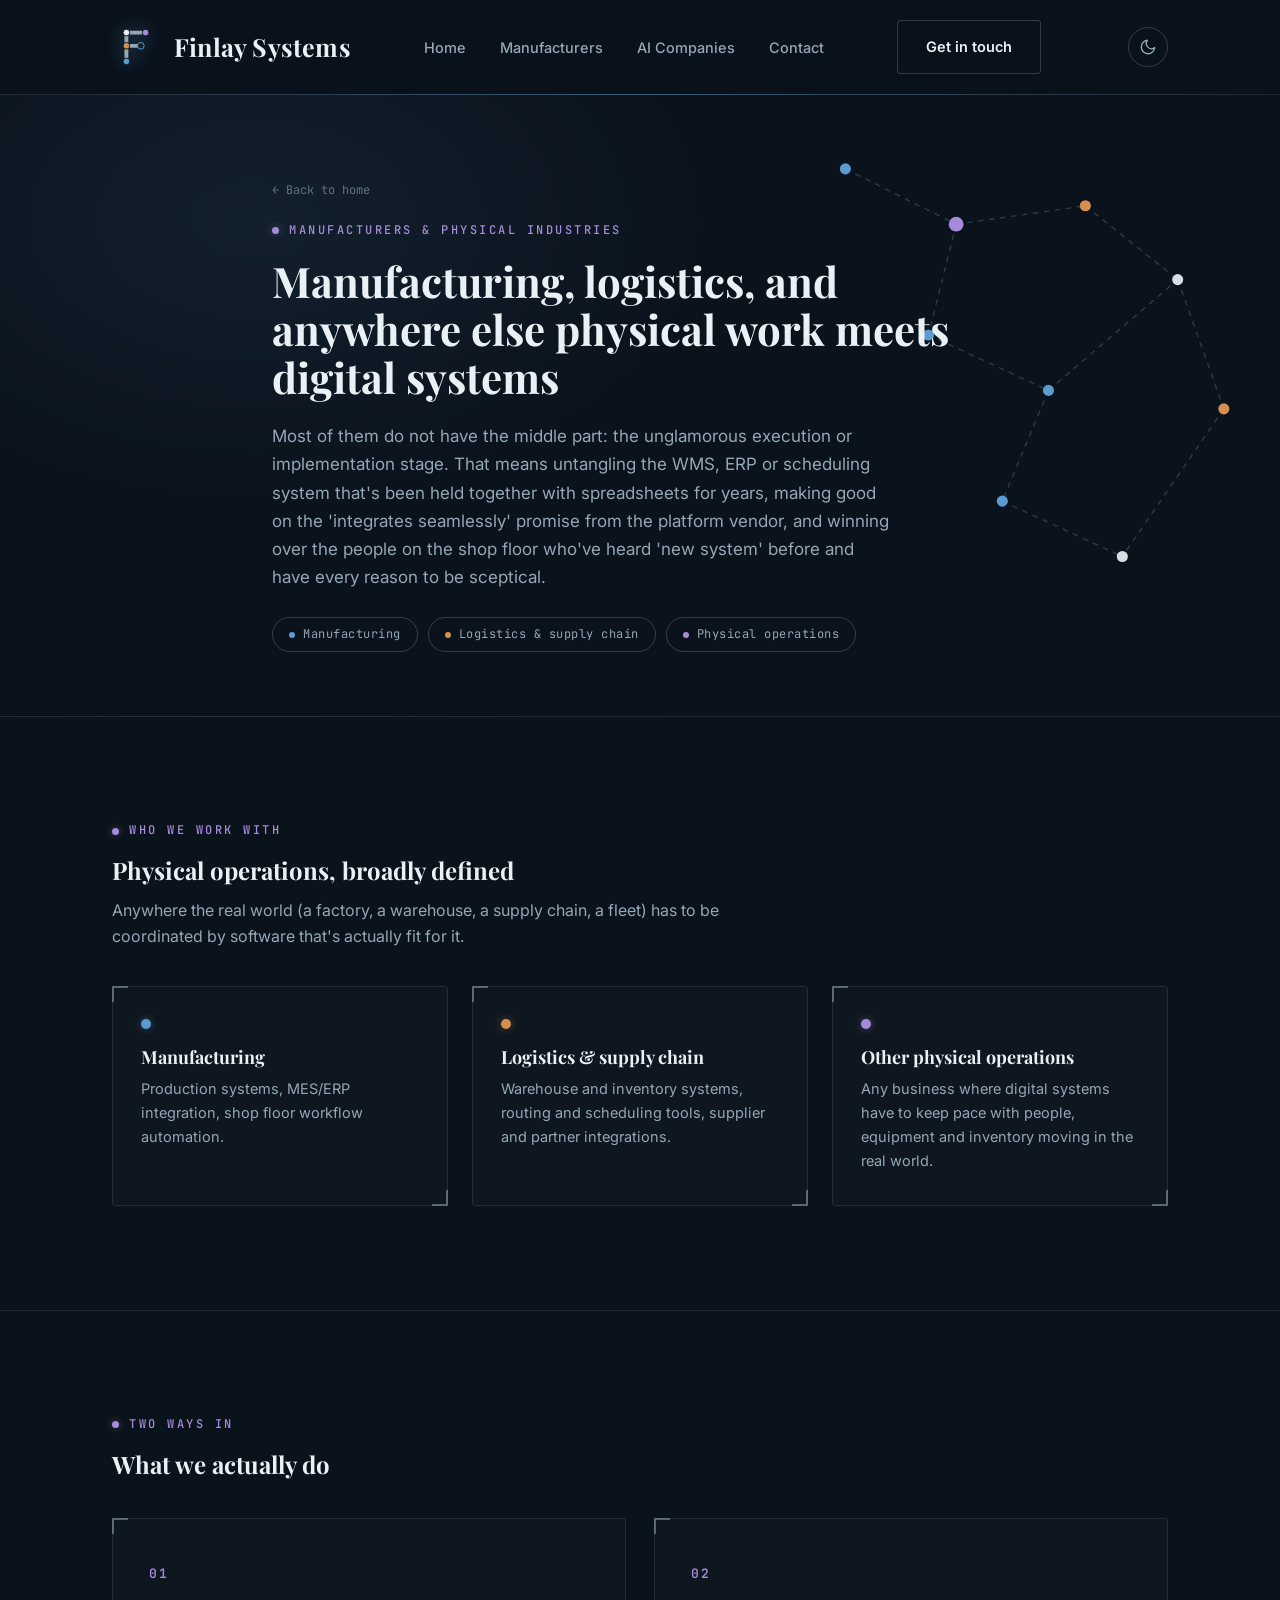
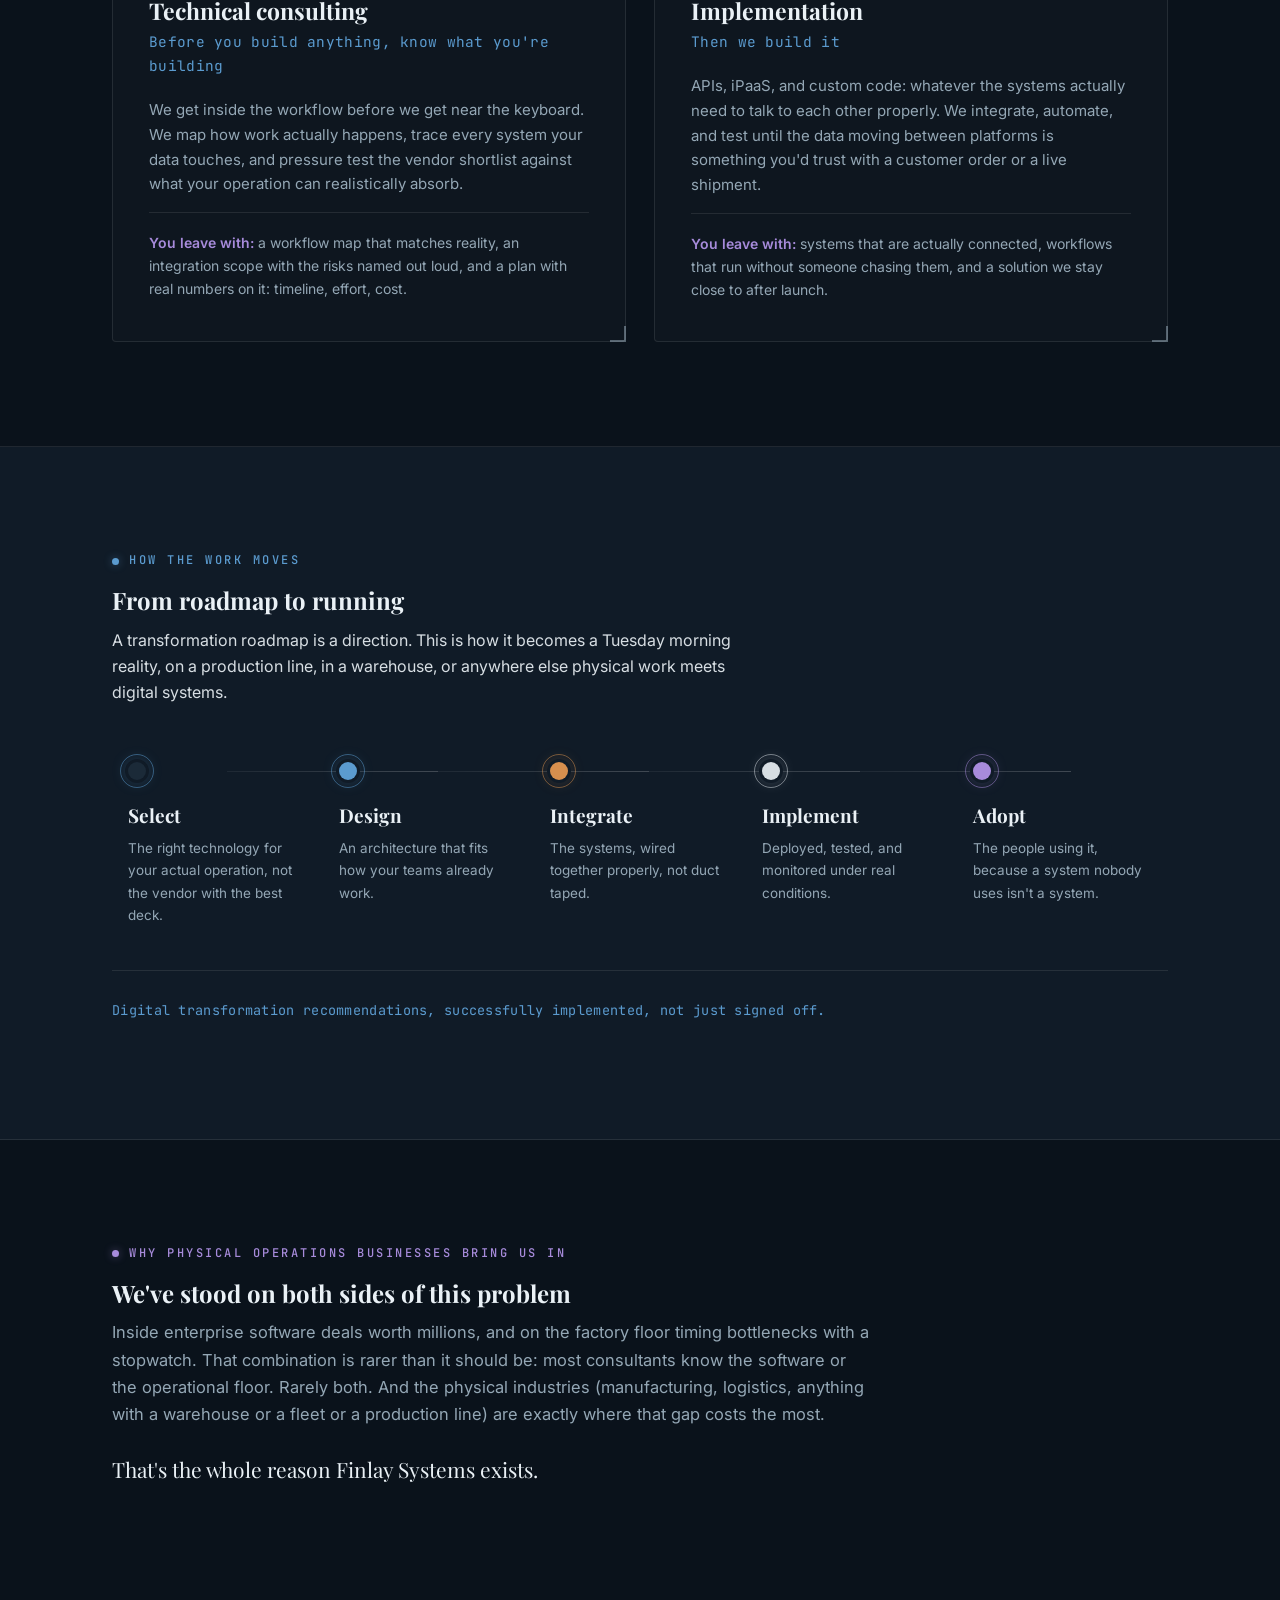
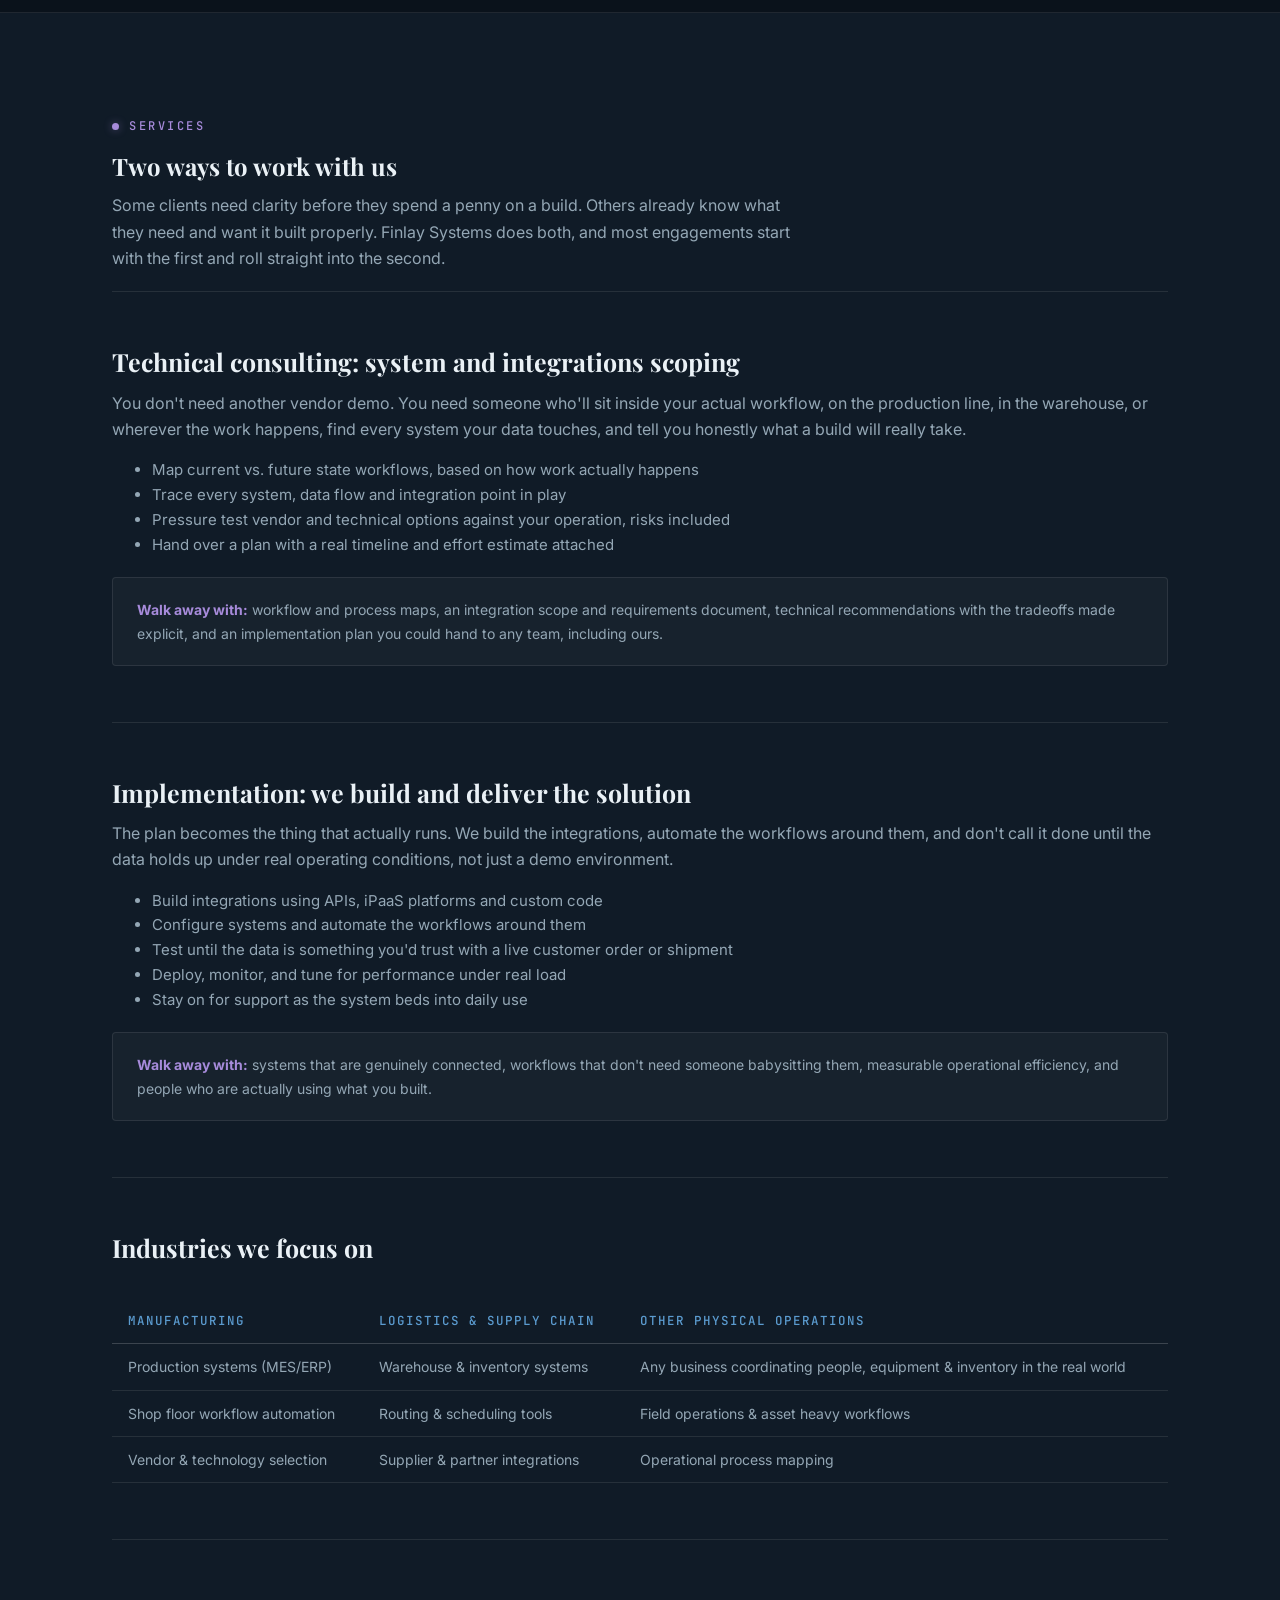
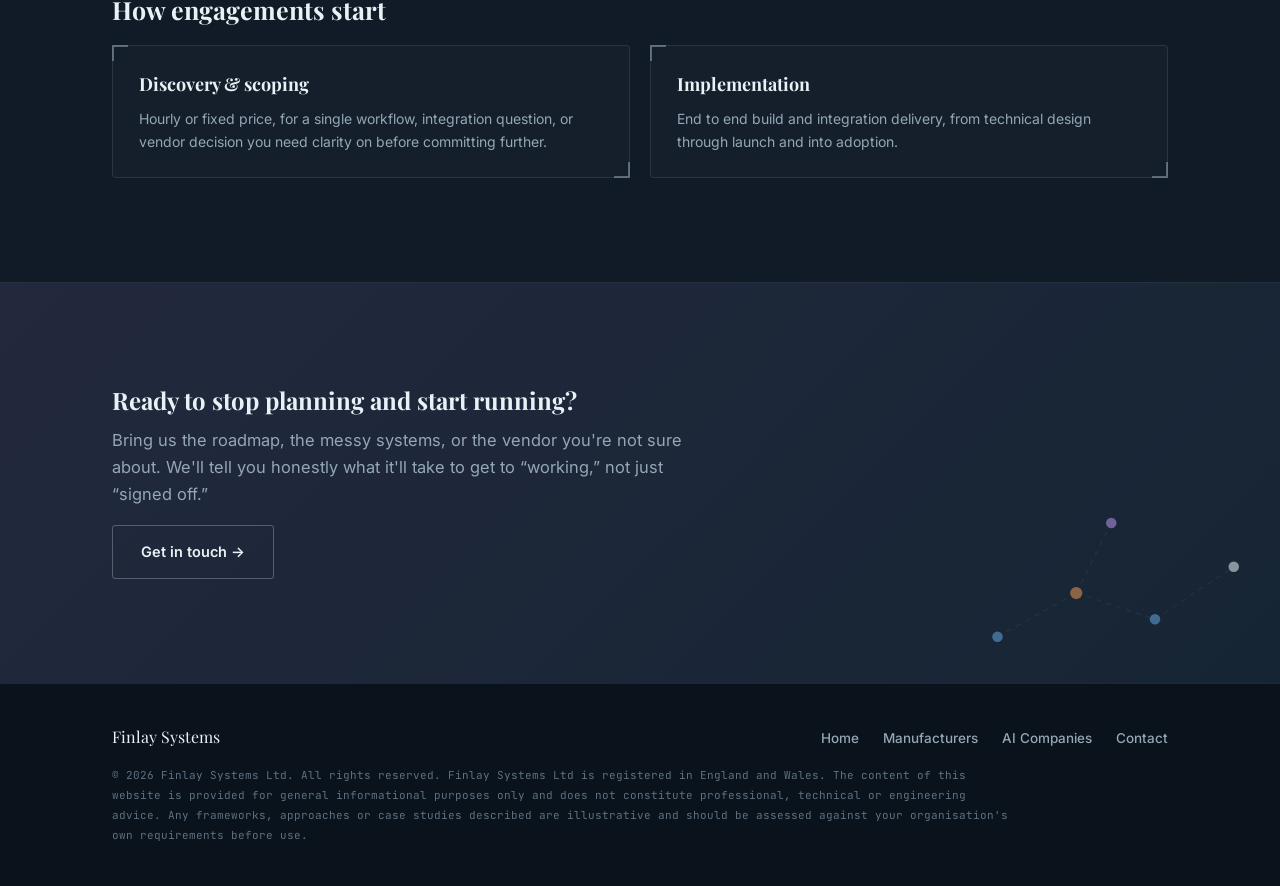
==== commit 71ca828b: "editing page content" ====
--- a/finlay-systems-website-final/manufacturers.html
+++ b/finlay-systems-website-final/manufacturers.html
@@ -93,7 +93,7 @@
     <a href="index.html" class="breadcrumb">← Back to home</a>
     <span class="eyebrow">Manufacturers &amp; physical industries</span>
     <h1>Manufacturing, logistics, and anywhere else physical work meets digital systems</h1>
-    <p class="lede">Every operator we've ever met has a roadmap. Almost none of them have the middle part: the WMS, ERP or scheduling system held together with spreadsheets, the platform sales promised would integrate seamlessly, and the people on the floor who've heard "new system" before. That's the part we live in.</p>
+    <p class="lede">Most of them do not have the middle part: the unglamorous execution or implementation stage. That means untangling the WMS, ERP or scheduling system that's been held together with spreadsheets for years, making good on the 'integrates seamlessly' promise from the platform vendor, and winning over the people on the shop floor who've heard 'new system' before and have every reason to be sceptical.</p>
     <div class="stat-chips">
       <span style="--chip-color:var(--steel);">Manufacturing</span>
       <span style="--chip-color:var(--copper);">Logistics &amp; supply chain</span>
